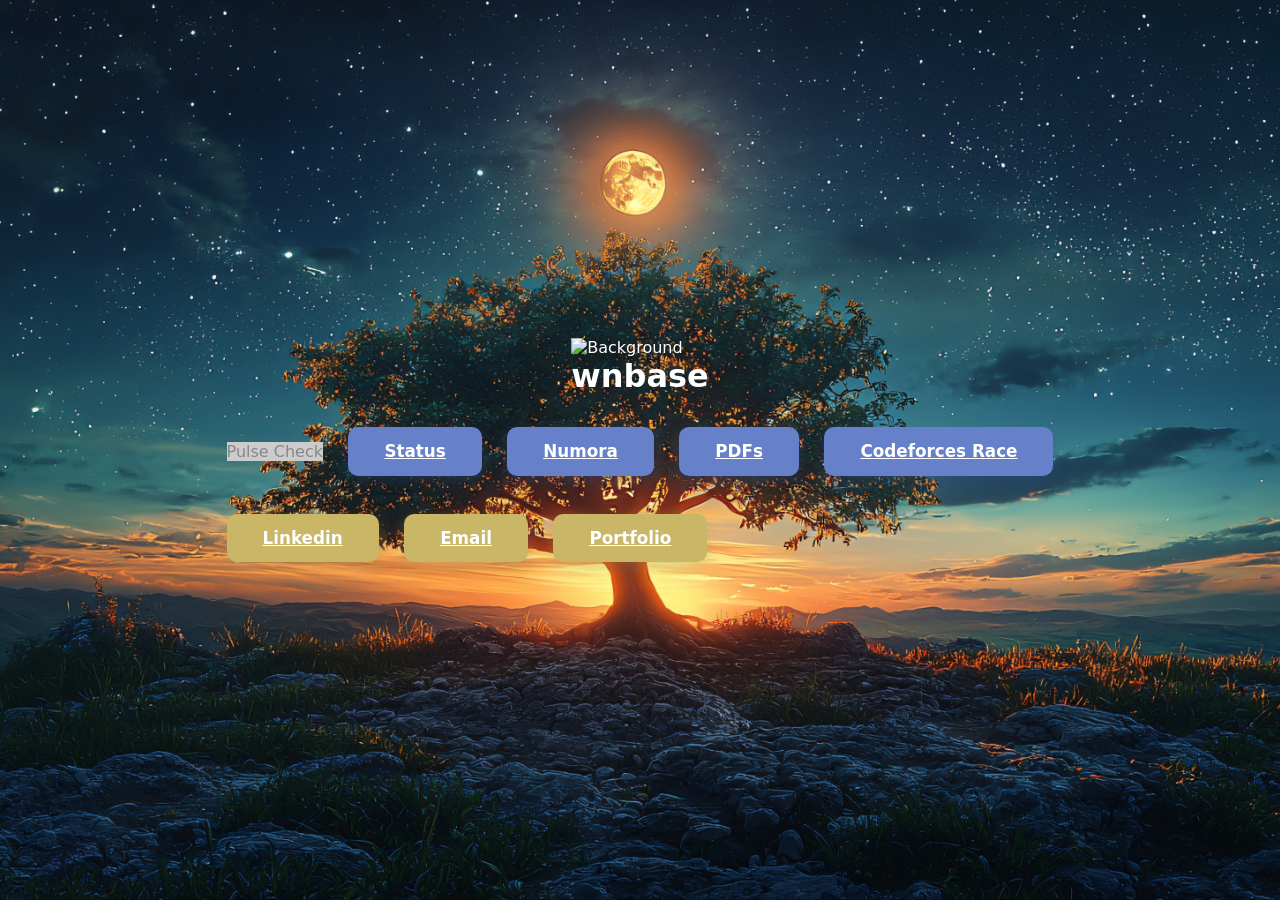
==== index.html @ 77a98bb4 "feat: add image" ====
<!DOCTYPE html>
<html lang="en">
<head>
  <meta charset="UTF-8">
  <meta name="viewport" content="width=device-width, initial-scale=1.0">
  <title>wnbase</title>
  <link rel="stylesheet" href="style.css">
  <link rel="icon" href="/favicon.png" type="image/png">
</head>
<body>

  <header>
    <img src="background.png" alt="Background" class="header-image">
    <h1>wnbase</h1>
  </header>

  <main>
    <a href="https://pulse.wnbase.com" class="disabled-btn" onclick="return false;">Pulse Check</a>
    &nbsp; &nbsp;
    <a href="https://status.wnbase.com" class="interactive-btn">Status</a>
    &nbsp; &nbsp;
    <a href="https://numora.wnbase.com" class="interactive-btn">Numora</a>
    &nbsp; &nbsp;
    <a href="https://pdf.wnbase.com" class="interactive-btn">PDFs</a>
    &nbsp; &nbsp;
    <a href="https://cfrace.wnbase.com" class="interactive-btn">Codeforces Race</a>
    
    <br> <br> <br>
    <a href="https://linkedin.com/in/rakazen" class="static-btn">Linkedin</a>
    &nbsp; &nbsp;
    <a href="mailto:william@wnbase.com" class="static-btn">Email</a>
    &nbsp; &nbsp;
    <a href="https://wnbase.com/" class="static-btn">Portfolio</a>
  </main>

</body>
</html>
---- style.css ----
* {
  margin: 0;
  padding: 0;
  box-sizing: border-box;
}

body {
  font-family: system-ui, sans-serif;
  color: white;
  min-height: 100vh;
  display: flex;
  flex-direction: column;
  align-items: center;
  justify-content: center;
  gap: 2rem;
  margin: 0; 

  background-image: url('background.jpg'); 
  background-repeat: no-repeat; 
  background-position: center; 
  background-attachment: fixed; 
  background-size: cover; 
  background-color: #464646;
}

header h1 {
  font-size: 2rem;
}

.interactive-btn {
  display: inline-block;
  padding: 0.9rem 2.25rem;
  font-size: 1.05rem;
  background-color: #6780ca;
  color: white;
  border: none;
  border-radius: 10px;
  font-weight: 600;
  font-family: inherit;
  cursor: pointer;
  box-shadow: 0 4px 14px rgba(58, 79, 141, 0.35);
  transition: background-color 0.15s ease, transform 0.1s ease, box-shadow 0.15s ease;
}

.interactive-btn:hover {
  background-color: #3a63e0;
  box-shadow: 0 6px 18px rgba(79, 124, 255, 0.45);
}

.interactive-btn:active {
  transform: scale(0.97);
  box-shadow: 0 2px 8px rgba(79, 124, 255, 0.35);
}
.static-btn {
  display: inline-block;
  padding: 0.9rem 2.25rem;
  font-size: 1.05rem;
  background-color: #cab667;
  color: white;
  border: none;
  border-radius: 10px;
  font-weight: 600;
  font-family: inherit;
  cursor: pointer;
  box-shadow: 0 4px 14px rgba(158, 143, 84, 0.35);
  transition: background-color 0.15s ease, transform 0.1s ease, box-shadow 0.15s ease;
}

.static-btn:hover {
  background-color: #9e8f54;
  box-shadow: 0 6px 18px rgba(158, 143, 84, 0.45);
}
.disabled-btn {
    background-color: #cccccc !important; 
    color: #888888 !important;     
    cursor: not-allowed;   
    text-decoration: none;
    border-color: #bbbbbb !important;
    box-shadow: none !important;
}

.static-btn:active {
  transform: scale(0.97);
  box-shadow: 0 2px 8px rgba(158, 143, 84, 0.35);
}
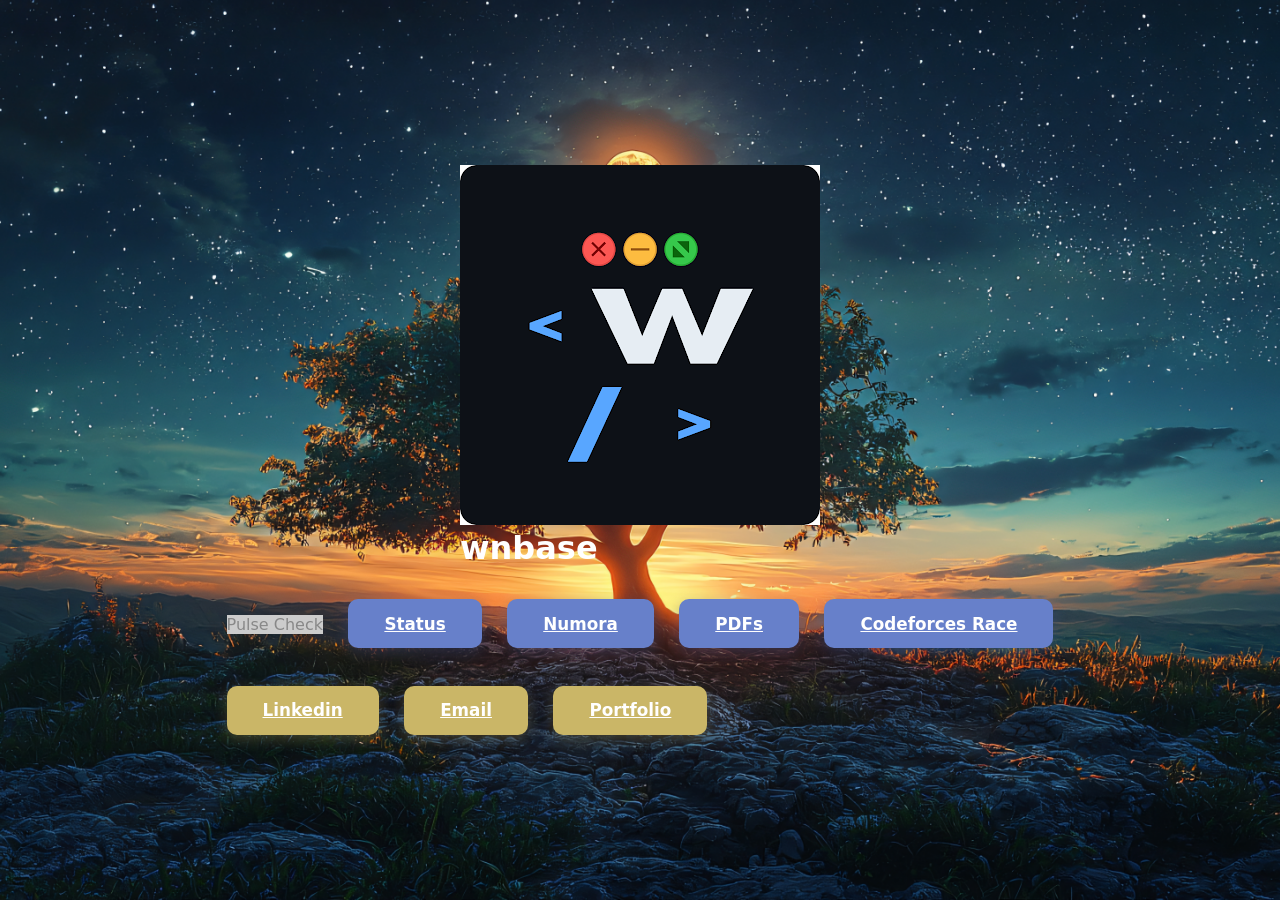
==== commit 9a135766: "fix(favicon): correct path to favicon.png" ====
--- a/index.html
+++ b/index.html
@@ -10,7 +10,7 @@
 <body>
 
   <header>
-    <img src="background.png" alt="Background" class="header-image">
+    <img src="favicon.png" alt="Favicon" class="header-image">
     <h1>wnbase</h1>
   </header>
 
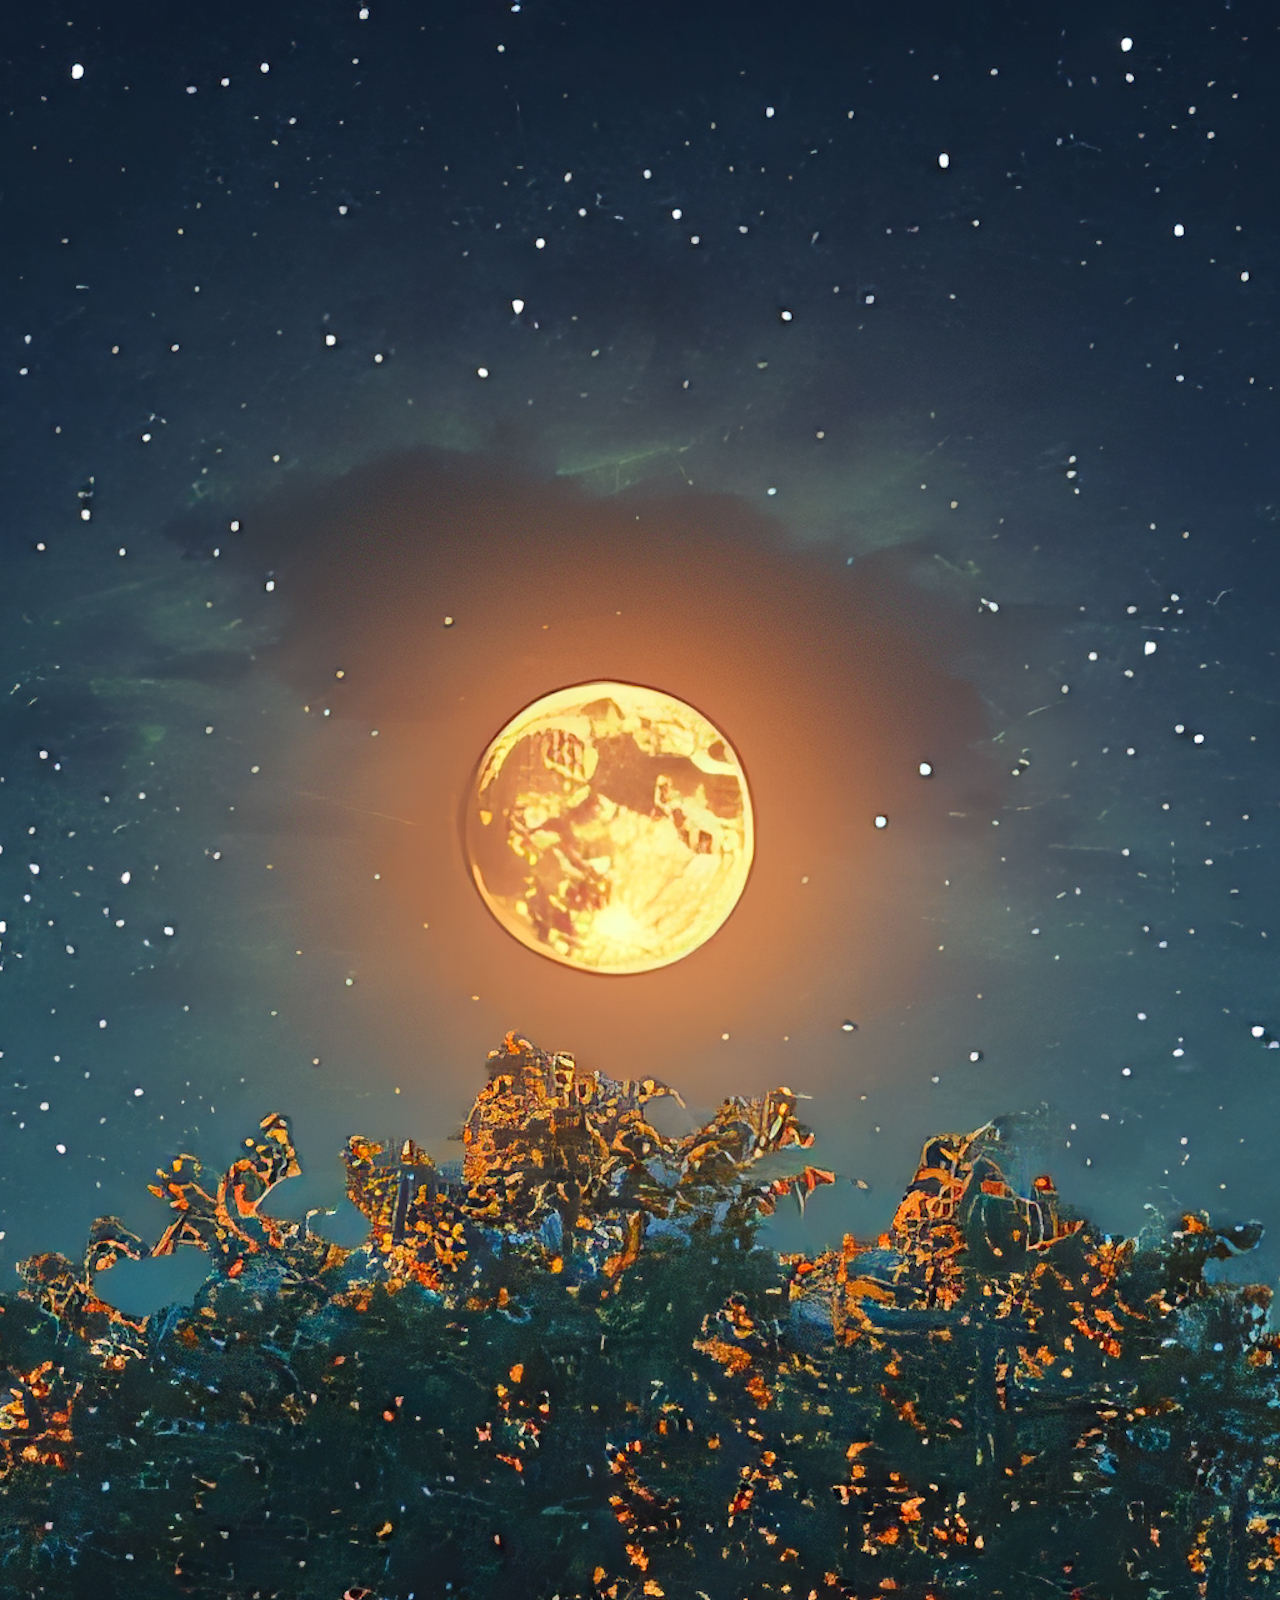
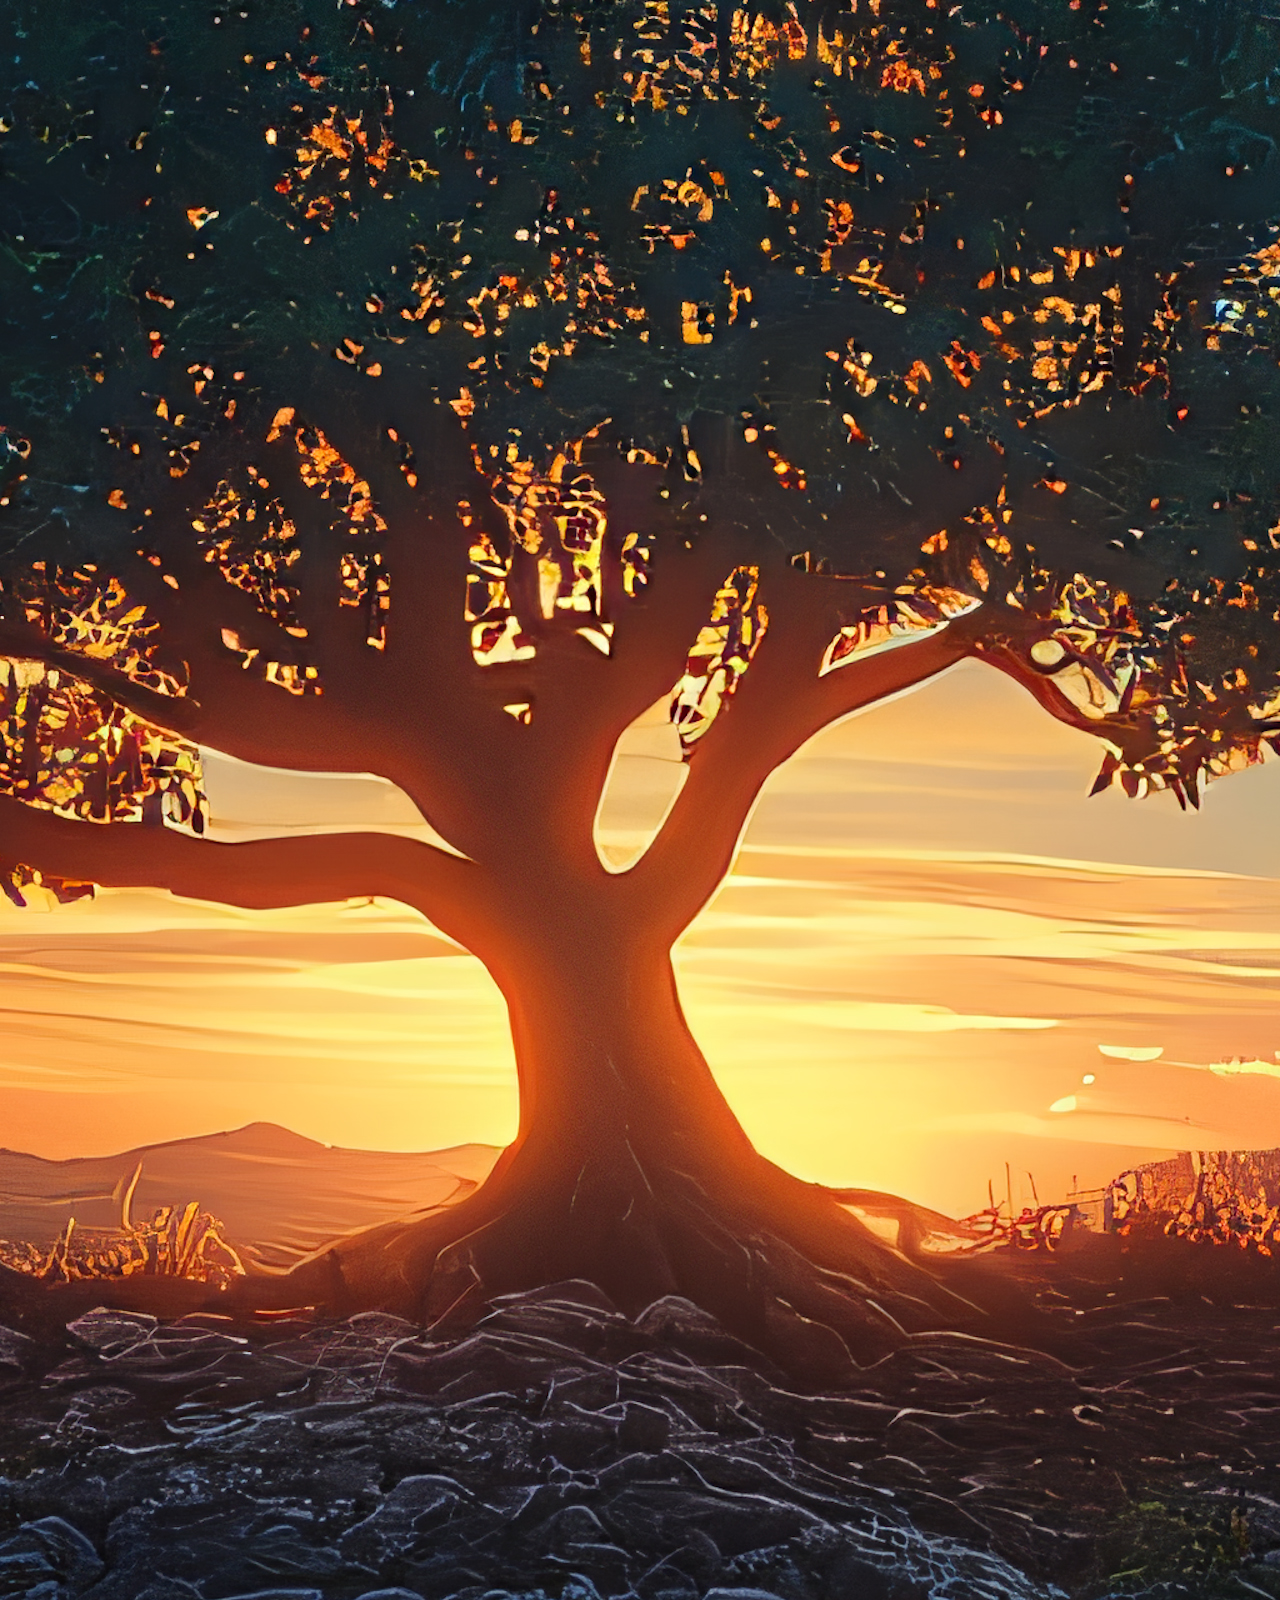
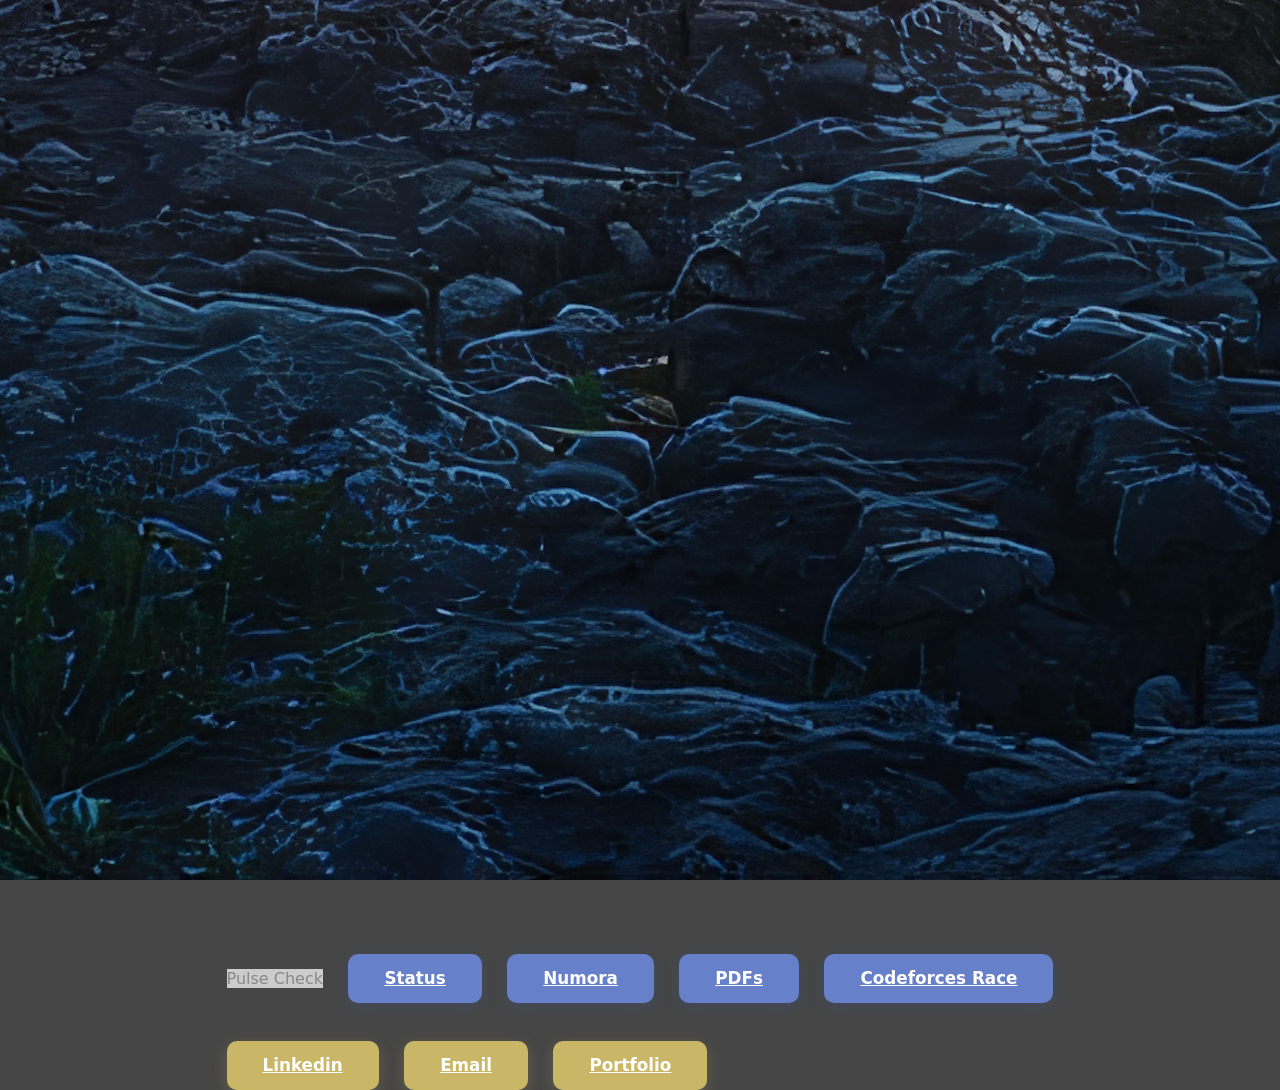
==== commit ed95b514: "feat(background): add background with <img>" ====
--- a/index.html
+++ b/index.html
@@ -10,7 +10,7 @@
 <body>
 
   <header>
-    <img src="favicon.png" alt="Favicon" class="header-image">
+    <img src="background.jpg" alt="Background" class="bg-image">
     <h1>wnbase</h1>
   </header>
 
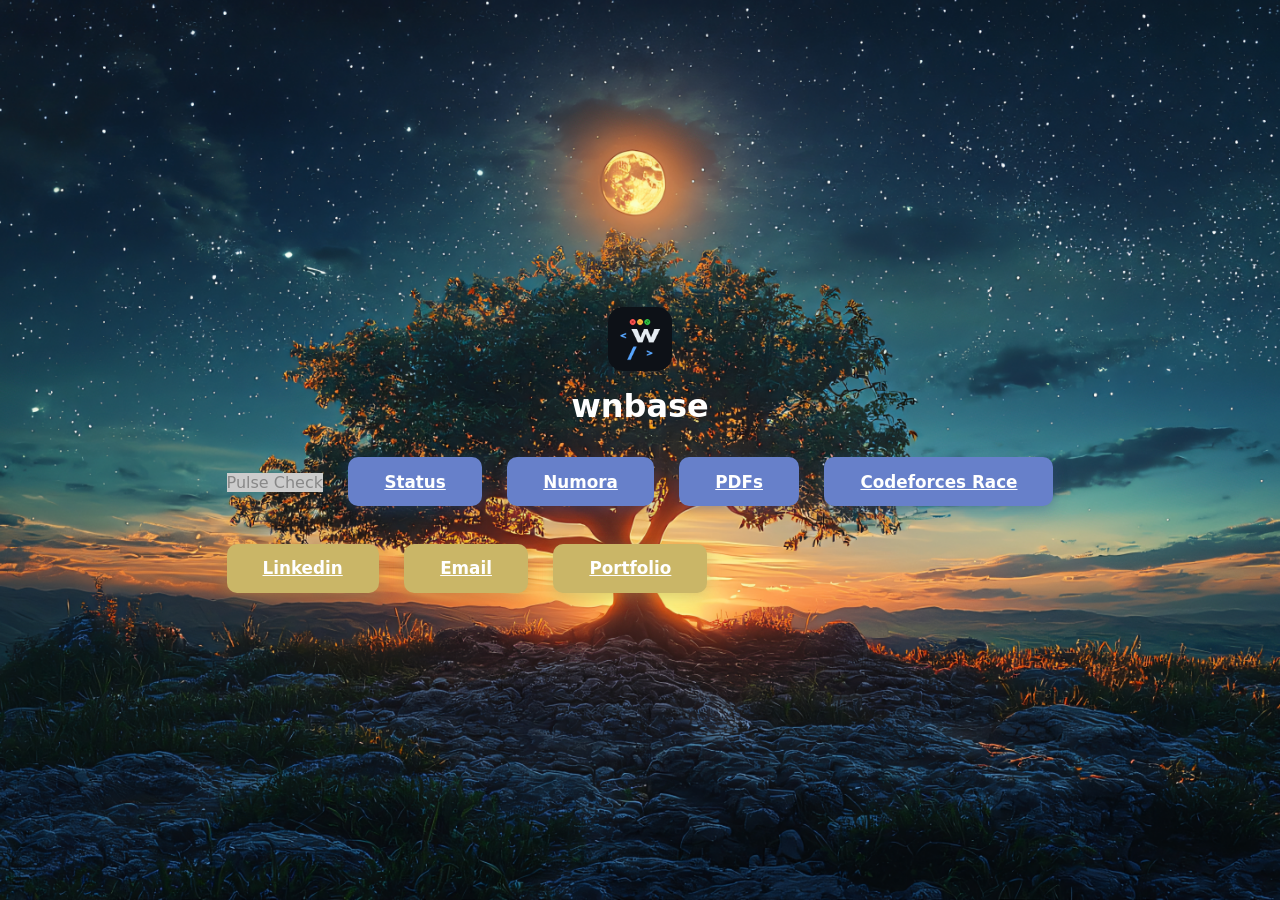
==== commit 5b2bb943: "feat: add page favicon" ====
--- a/index.html
+++ b/index.html
@@ -10,7 +10,7 @@
 <body>
 
   <header>
-    <img src="background.jpg" alt="Background" class="bg-image">
+    <img src="/favicon.png" alt="Favicon" class="page-favicon">
     <h1>wnbase</h1>
   </header>
 
--- a/style.css
+++ b/style.css
@@ -21,10 +21,26 @@
   background-attachment: fixed; 
   background-size: cover; 
   background-color: #464646;
+
 }
-
+.page-favicon {
+    width: 64px;        
+    height: 64px;
+    border-radius: 15px; 
+    display: block;
+    margin: 0 auto 1rem auto; 
+}
 header h1 {
   font-size: 2rem;
+}
+.bg-image {
+    position: fixed;
+    top: 0;
+    left: 0;
+    width: 100%;
+    height: 100%;
+    object-fit: cover;
+    z-index: -1;
 }
 
 .interactive-btn {
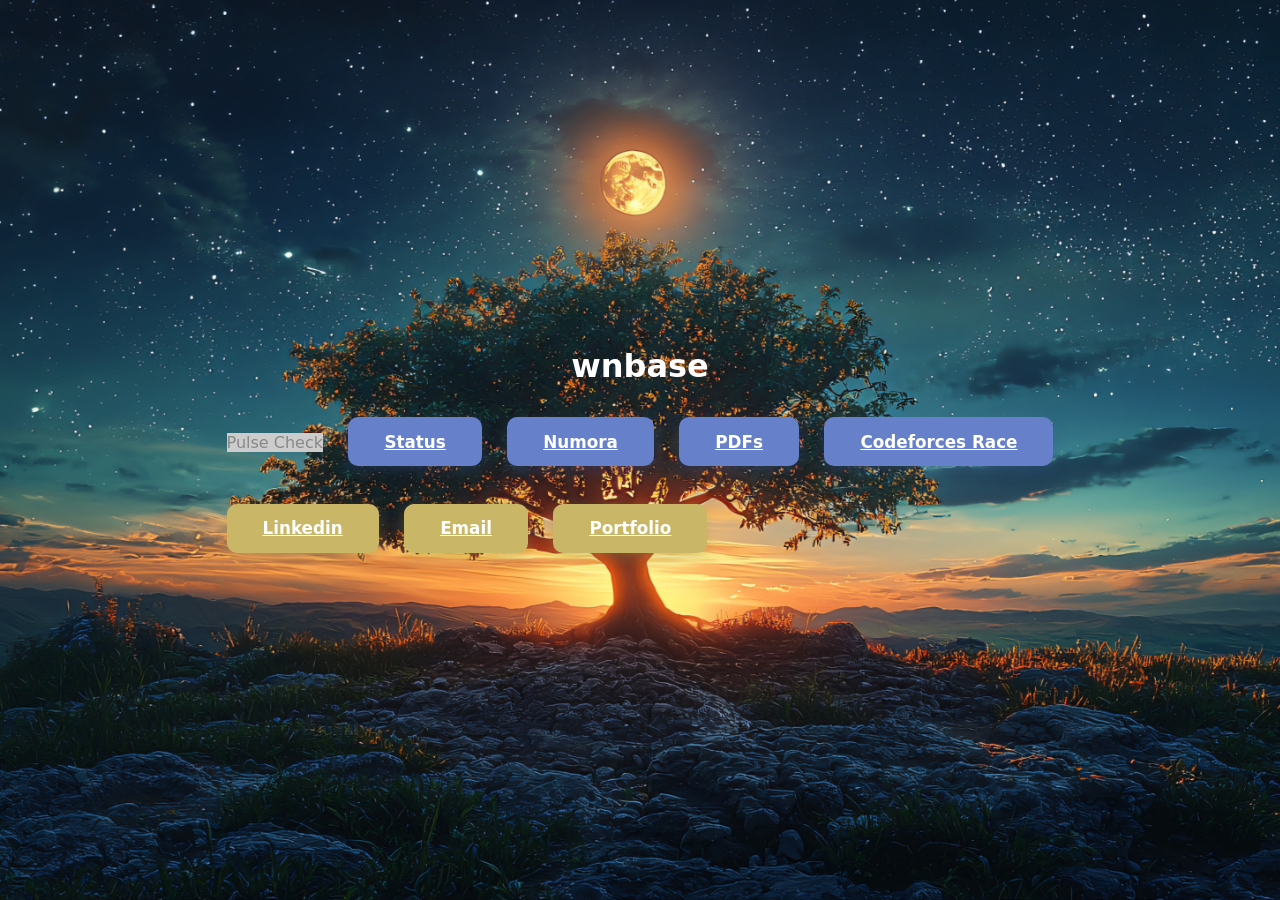
==== commit 446b3192: "feat(bg): add bg" ====
--- a/index.html
+++ b/index.html
@@ -10,7 +10,7 @@
 <body>
 
   <header>
-    <img src="/favicon.png" alt="Favicon" class="page-favicon">
+    <img src="/background.jpg" alt="Background" class="bg-image"> 
     <h1>wnbase</h1>
   </header>
 
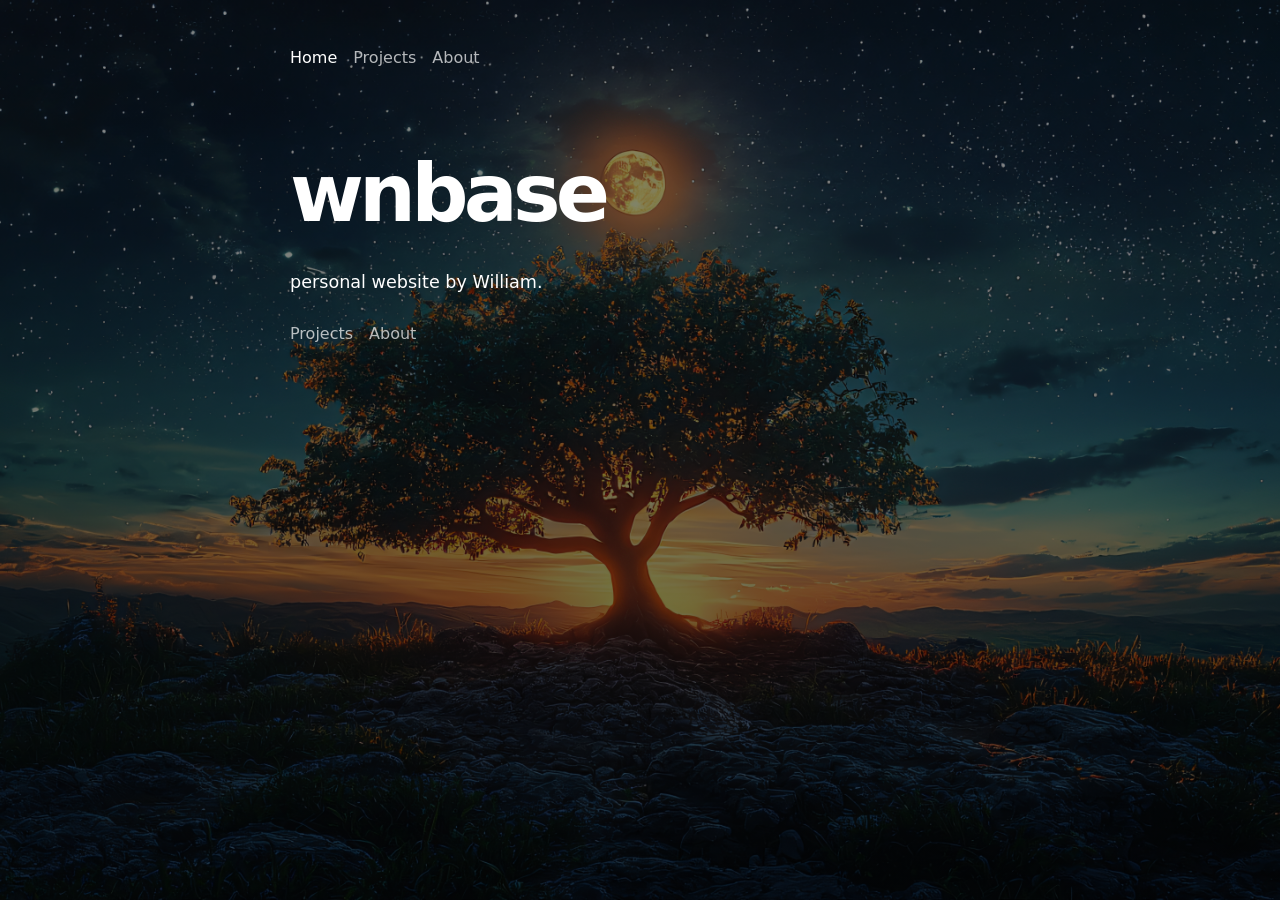
==== commit 281ba70c: "refactor: multipage website to fit swirl(hackclub) reqs" ====
--- a/index.html
+++ b/index.html
@@ -5,33 +5,22 @@
   <meta name="viewport" content="width=device-width, initial-scale=1.0">
   <title>wnbase</title>
   <link rel="stylesheet" href="style.css">
-  <link rel="icon" href="/favicon.png" type="image/png">
+  <link rel="icon" href="favicon.png" type="image/png">
 </head>
 <body>
+  <main>
+    <nav>
+      <a class="active" href="index.html">Home</a>
+      <a href="projects.html">Projects</a>
+      <a href="about.html">About</a>
+    </nav>
 
-  <header>
-    <img src="/background.jpg" alt="Background" class="bg-image"> 
     <h1>wnbase</h1>
-  </header>
-
-  <main>
-    <a href="https://pulse.wnbase.com" class="disabled-btn" onclick="return false;">Pulse Check</a>
-    &nbsp; &nbsp;
-    <a href="https://status.wnbase.com" class="interactive-btn">Status</a>
-    &nbsp; &nbsp;
-    <a href="https://numora.wnbase.com" class="interactive-btn">Numora</a>
-    &nbsp; &nbsp;
-    <a href="https://pdf.wnbase.com" class="interactive-btn">PDFs</a>
-    &nbsp; &nbsp;
-    <a href="https://cfrace.wnbase.com" class="interactive-btn">Codeforces Race</a>
-    
-    <br> <br> <br>
-    <a href="https://linkedin.com/in/rakazen" class="static-btn">Linkedin</a>
-    &nbsp; &nbsp;
-    <a href="mailto:william@wnbase.com" class="static-btn">Email</a>
-    &nbsp; &nbsp;
-    <a href="https://wnbase.com/" class="static-btn">Portfolio</a>
+    <p>personal website by William.</p>
+    <div class="social-links">
+      <a href="projects.html">Projects</a>
+      <a href="about.html">About</a>
+    </div>
   </main>
-
 </body>
 </html>
--- a/style.css
+++ b/style.css
@@ -1,101 +1,98 @@
 * {
-  margin: 0;
-  padding: 0;
   box-sizing: border-box;
 }
 
 body {
+  min-width: 320px;
+  min-height: 100vh;
+  margin: 0;
+  color: white;
+  background: linear-gradient(rgba(0, 0, 0, 0.45), rgba(0, 0, 0, 0.6)), url("background.jpg") center / cover fixed;
   font-family: system-ui, sans-serif;
-  color: white;
-  min-height: 100vh;
-  display: flex;
-  flex-direction: column;
-  align-items: center;
-  justify-content: center;
-  gap: 2rem;
-  margin: 0; 
-
-  background-image: url('background.jpg'); 
-  background-repeat: no-repeat; 
-  background-position: center; 
-  background-attachment: fixed; 
-  background-size: cover; 
-  background-color: #464646;
-
-}
-.page-favicon {
-    width: 64px;        
-    height: 64px;
-    border-radius: 15px; 
-    display: block;
-    margin: 0 auto 1rem auto; 
-}
-header h1 {
-  font-size: 2rem;
-}
-.bg-image {
-    position: fixed;
-    top: 0;
-    left: 0;
-    width: 100%;
-    height: 100%;
-    object-fit: cover;
-    z-index: -1;
 }
 
-.interactive-btn {
-  display: inline-block;
-  padding: 0.9rem 2.25rem;
-  font-size: 1.05rem;
-  background-color: #6780ca;
-  color: white;
-  border: none;
-  border-radius: 10px;
-  font-weight: 600;
-  font-family: inherit;
-  cursor: pointer;
-  box-shadow: 0 4px 14px rgba(58, 79, 141, 0.35);
-  transition: background-color 0.15s ease, transform 0.1s ease, box-shadow 0.15s ease;
+main {
+  width: min(700px, calc(100% - 3rem));
+  margin: 0 auto;
+  padding: 3rem 0;
 }
 
-.interactive-btn:hover {
-  background-color: #3a63e0;
-  box-shadow: 0 6px 18px rgba(79, 124, 255, 0.45);
+nav {
+  display: flex;
+  gap: 1rem;
+  margin-bottom: 5rem;
 }
 
-.interactive-btn:active {
-  transform: scale(0.97);
-  box-shadow: 0 2px 8px rgba(79, 124, 255, 0.35);
-}
-.static-btn {
-  display: inline-block;
-  padding: 0.9rem 2.25rem;
-  font-size: 1.05rem;
-  background-color: #cab667;
-  color: white;
-  border: none;
-  border-radius: 10px;
-  font-weight: 600;
-  font-family: inherit;
-  cursor: pointer;
-  box-shadow: 0 4px 14px rgba(158, 143, 84, 0.35);
-  transition: background-color 0.15s ease, transform 0.1s ease, box-shadow 0.15s ease;
+nav a,
+.social-links a {
+  color: rgba(255, 255, 255, 0.7);
+  text-decoration: none;
 }
 
-.static-btn:hover {
-  background-color: #9e8f54;
-  box-shadow: 0 6px 18px rgba(158, 143, 84, 0.45);
-}
-.disabled-btn {
-    background-color: #cccccc !important; 
-    color: #888888 !important;     
-    cursor: not-allowed;   
-    text-decoration: none;
-    border-color: #bbbbbb !important;
-    box-shadow: none !important;
+nav a:hover,
+nav .active,
+.social-links a:hover {
+  color: white;
 }
 
-.static-btn:active {
-  transform: scale(0.97);
-  box-shadow: 0 2px 8px rgba(158, 143, 84, 0.35);
+h1 {
+  margin: 0 0 2rem;
+  font-size: clamp(2.5rem, 8vw, 5rem);
+  letter-spacing: -0.06em;
 }
+
+p {
+  font-size: 1.1rem;
+}
+
+.links {
+  display: grid;
+  gap: 0.75rem;
+}
+
+.links a {
+  display: flex;
+  justify-content: space-between;
+  padding: 1rem 1.25rem;
+  color: white;
+  background: rgba(7, 17, 31, 0.72);
+  border: 1px solid rgba(255, 255, 255, 0.2);
+  border-radius: 8px;
+  text-decoration: none;
+}
+
+.links a:hover {
+  background: rgba(40, 70, 120, 0.8);
+}
+
+.links .disabled {
+  color: rgba(255, 255, 255, 0.5);
+  pointer-events: none;
+}
+
+small {
+  font-size: 0.75rem;
+}
+
+.social-links {
+  display: flex;
+  flex-wrap: wrap;
+  gap: 1rem;
+  margin-top: 2rem;
+}
+
+a:focus-visible {
+  outline: 2px solid white;
+  outline-offset: 3px;
+}
+
+@media (max-width: 500px) {
+  main {
+    width: min(100% - 2rem, 700px);
+    padding-top: 2rem;
+  }
+
+  nav {
+    margin-bottom: 3rem;
+  }
+}
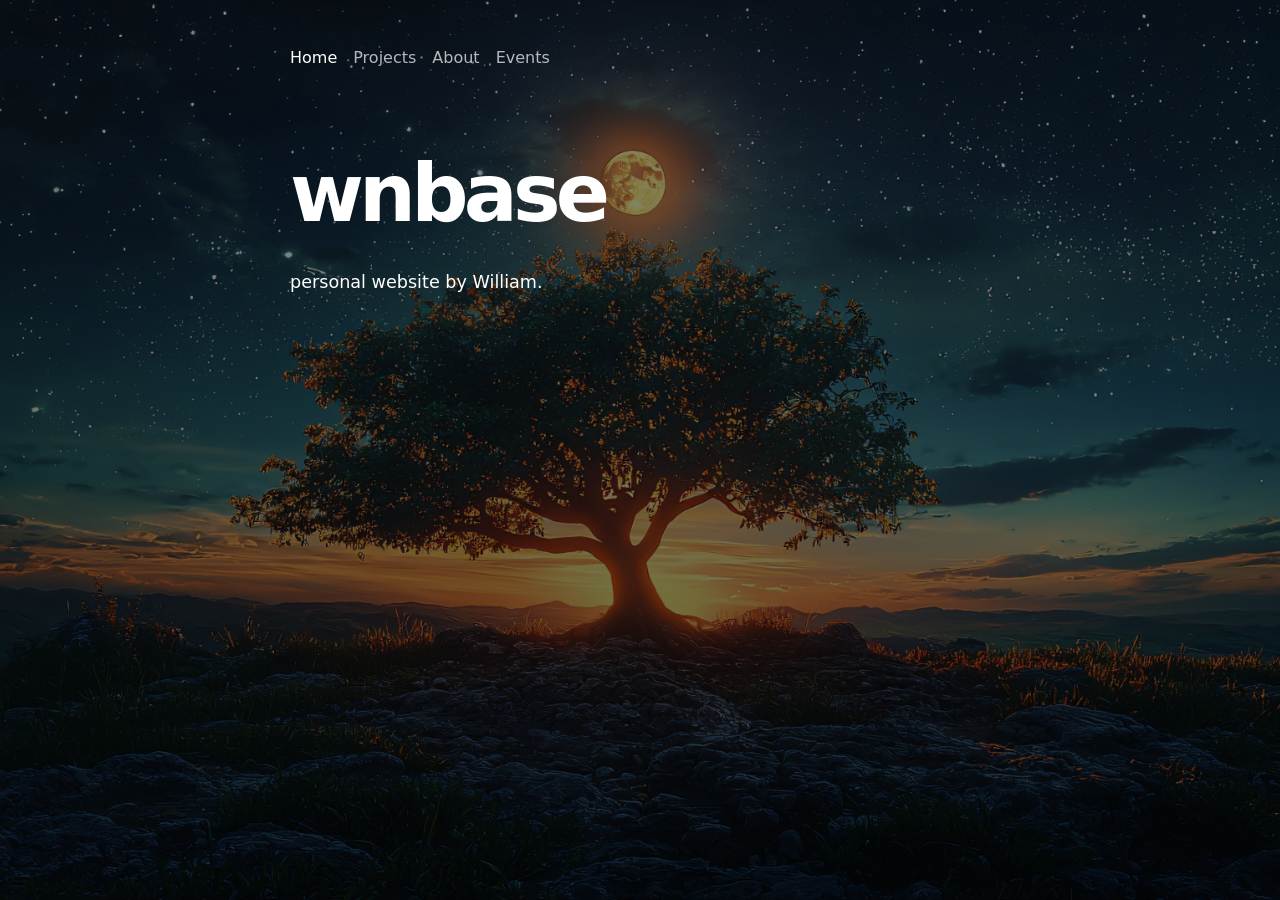
==== commit e9cf40a3: "refactor: multipage layout" ====
--- a/index.html
+++ b/index.html
@@ -4,23 +4,28 @@
   <meta charset="UTF-8">
   <meta name="viewport" content="width=device-width, initial-scale=1.0">
   <title>wnbase</title>
+  <link rel="preload" as="image" href="/background.webp" fetchpriority="high">
   <link rel="stylesheet" href="style.css">
   <link rel="icon" href="favicon.png" type="image/png">
 </head>
 <body>
   <main>
     <nav>
-      <a class="active" href="index.html">Home</a>
-      <a href="projects.html">Projects</a>
-      <a href="about.html">About</a>
+      <a class="active" href="/">Home</a>
+      <a href="/projects/">Projects</a>
+      <a href="/about/">About</a>
+      <a href="/events/">Events</a>
     </nav>
 
     <h1>wnbase</h1>
     <p>personal website by William.</p>
-    <div class="social-links">
-      <a href="projects.html">Projects</a>
-      <a href="about.html">About</a>
-    </div>
+    <p id="easter-egg" class="easter-egg" hidden>1 one</p>
   </main>
+  <script>
+    if (sessionStorage.getItem("wnbase-secret") === "found") {
+      document.getElementById("easter-egg").hidden = false;
+      sessionStorage.removeItem("wnbase-secret");
+    }
+  </script>
 </body>
-</html>
+</html>
--- a/style.css
+++ b/style.css
@@ -7,7 +7,7 @@
   min-height: 100vh;
   margin: 0;
   color: white;
-  background: linear-gradient(rgba(0, 0, 0, 0.45), rgba(0, 0, 0, 0.6)), url("background.jpg") center / cover fixed;
+  background: linear-gradient(rgba(0, 0, 0, 0.45), rgba(0, 0, 0, 0.6)), url("/background.webp") center / cover fixed;
   font-family: system-ui, sans-serif;
 }
 
@@ -45,6 +45,21 @@
   font-size: 1.1rem;
 }
 
+.school-link {
+  color: inherit;
+  text-underline-offset: 0.2em;
+}
+
+.easter-egg {
+  width: fit-content;
+  margin-top: 2rem;
+  padding: 0.75rem 1rem;
+  color: #ffe28a;
+  background: rgba(255, 190, 70, 0.12);
+  border: 1px solid rgba(255, 226, 138, 0.45);
+  border-radius: 8px;
+}
+
 .links {
   display: grid;
   gap: 0.75rem;
@@ -68,6 +83,66 @@
 .links .disabled {
   color: rgba(255, 255, 255, 0.5);
   pointer-events: none;
+}
+
+.events-list {
+  display: grid;
+  gap: 0.75rem;
+}
+
+.event-card {
+  display: flex;
+  align-items: center;
+  gap: 1.25rem;
+  min-height: 100px;
+  padding: 1rem 1.25rem;
+  background: rgba(7, 17, 31, 0.78);
+  border: 1px solid rgba(255, 255, 255, 0.2);
+  border-radius: 8px;
+}
+
+.event-card.upcoming {
+  border-color: rgba(100, 175, 255, 0.7);
+}
+
+.event-card h2,
+.event-card p {
+  margin: 0;
+}
+
+.event-card h2 {
+  font-size: 1.15rem;
+}
+
+.event-card p {
+  margin-top: 0.25rem;
+  color: rgba(255, 255, 255, 0.6);
+  font-size: 0.85rem;
+}
+
+.event-date {
+  display: grid;
+  width: 62px;
+  min-width: 62px;
+  height: 76px;
+  place-content: center;
+  gap: 0.1rem;
+  text-align: center;
+  background: rgba(100, 175, 255, 0.18);
+  border-radius: 6px;
+}
+
+.event-date strong {
+  font-size: 1.75rem;
+  line-height: 0.9;
+}
+
+.event-date span,
+.event-date small {
+  font-size: 0.62rem;
+  line-height: 1;
+  letter-spacing: 0.04em;
+  text-transform: uppercase;
 }
 
 small {
